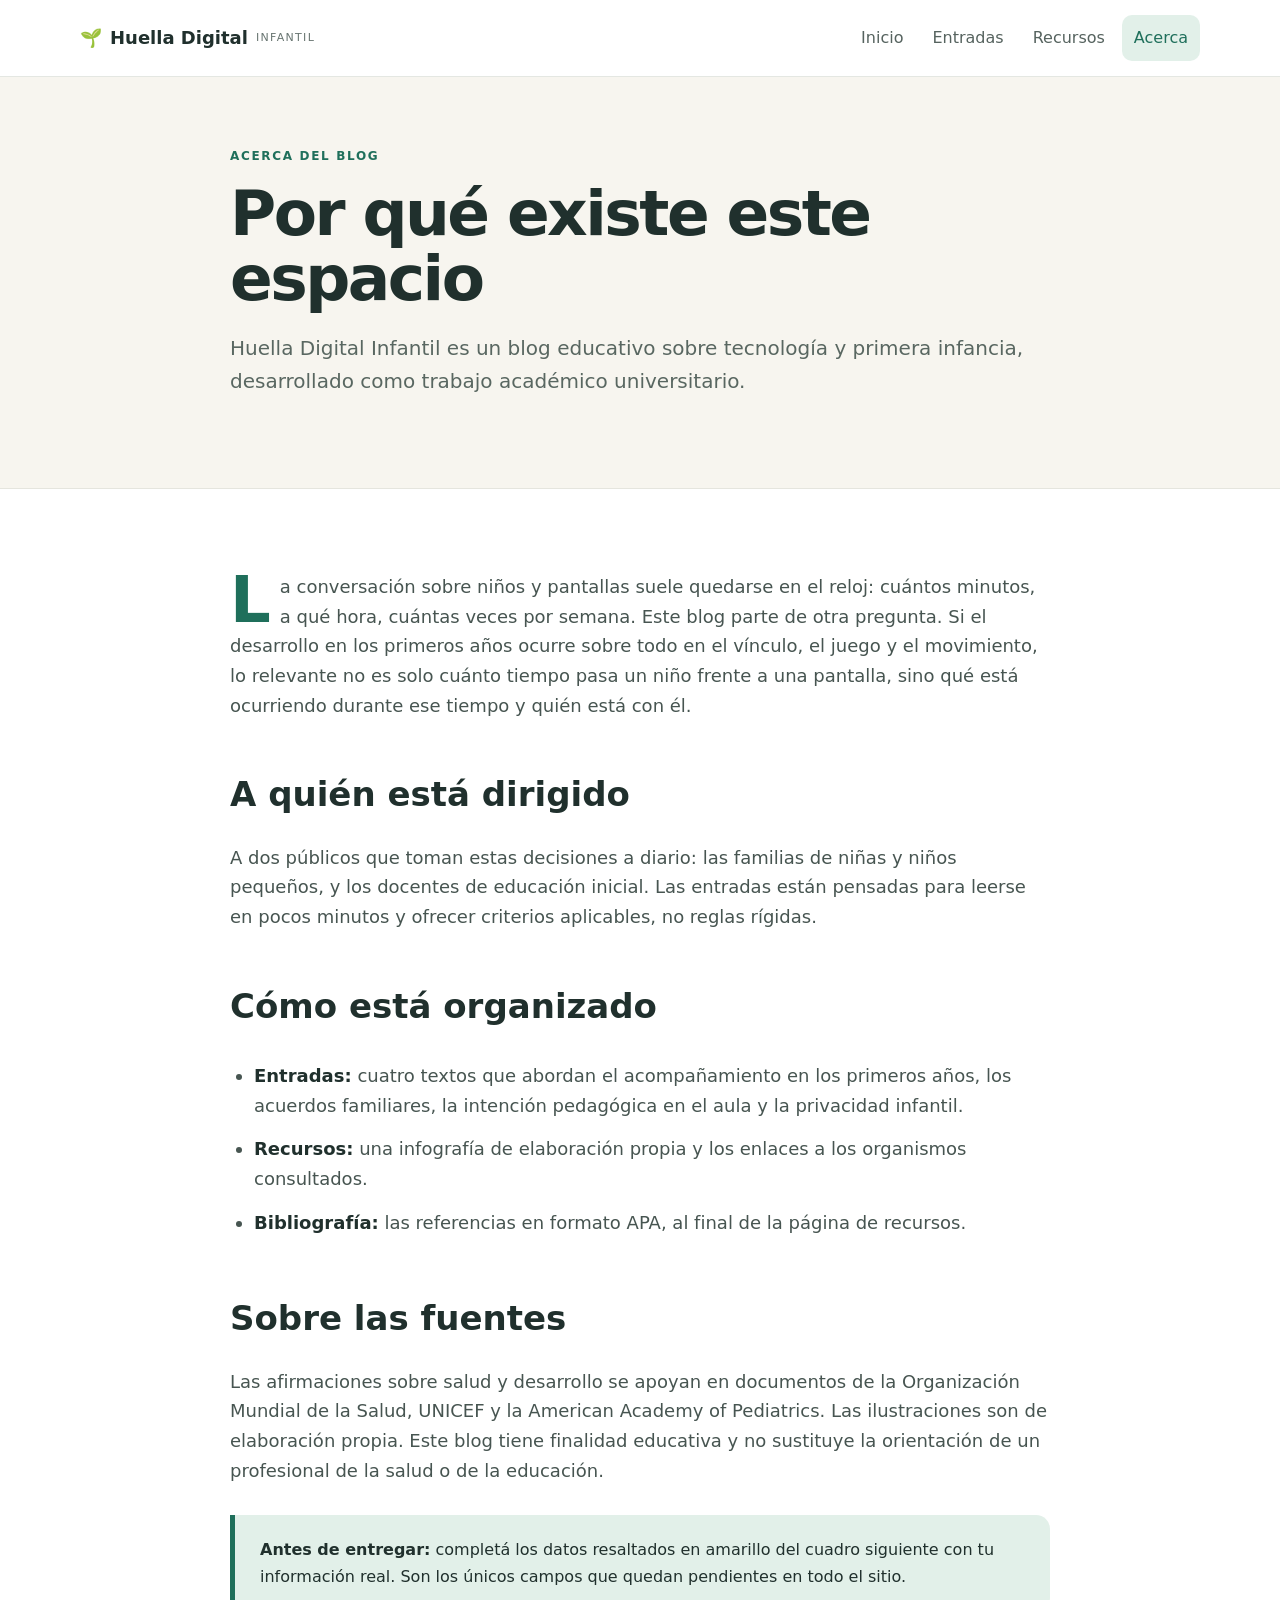
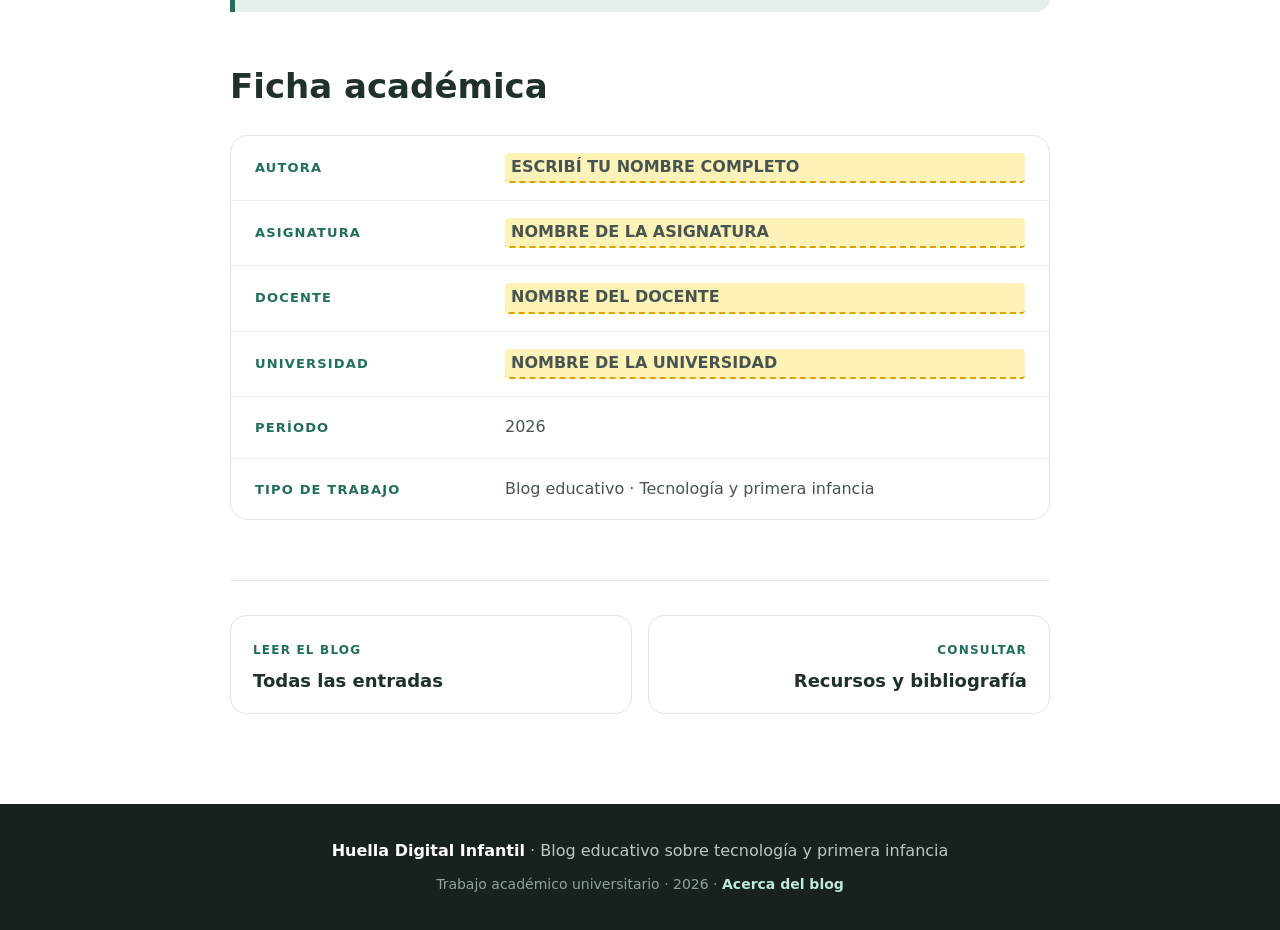
==== acerca.html @ c1227442 "Add files via upload" ====
<!doctype html>
<html lang="es">
<head>
<meta charset="utf-8">
<meta name="viewport" content="width=device-width,initial-scale=1">
<title>Acerca del blog | Huella Digital Infantil</title>
<meta name="description" content="Propósito, autoría y datos académicos del blog Huella Digital Infantil.">
<link rel="stylesheet" href="style.css">
</head>
<body>

<header>
  <div class="navwrap">
    <a class="brand" href="index.html">🌱 <b>Huella Digital</b><small>Infantil</small></a>
    <button class="menu" aria-label="Abrir menú">☰</button>
    <nav>
      <a href="index.html">Inicio</a>
      <a href="index.html#entradas">Entradas</a>
      <a href="recursos.html">Recursos</a>
      <a class="active" href="acerca.html">Acerca</a>
    </nav>
  </div>
</header>

<section class="pagehead">
  <div class="narrow">
    <p class="eyebrow">ACERCA DEL BLOG</p>
    <h1>Por qué existe este espacio</h1>
    <p class="lead">Huella Digital Infantil es un blog educativo sobre tecnología y primera infancia, desarrollado como trabajo académico universitario.</p>
  </div>
</section>

<article class="article narrow">

<p class="drop">La conversación sobre niños y pantallas suele quedarse en el reloj: cuántos minutos, a qué hora, cuántas veces por semana. Este blog parte de otra pregunta. Si el desarrollo en los primeros años ocurre sobre todo en el vínculo, el juego y el movimiento, lo relevante no es solo cuánto tiempo pasa un niño frente a una pantalla, sino qué está ocurriendo durante ese tiempo y quién está con él.</p>

<h2>A quién está dirigido</h2>
<p>A dos públicos que toman estas decisiones a diario: las familias de niñas y niños pequeños, y los docentes de educación inicial. Las entradas están pensadas para leerse en pocos minutos y ofrecer criterios aplicables, no reglas rígidas.</p>

<h2>Cómo está organizado</h2>
<ul>
  <li><b>Entradas:</b> cuatro textos que abordan el acompañamiento en los primeros años, los acuerdos familiares, la intención pedagógica en el aula y la privacidad infantil.</li>
  <li><b>Recursos:</b> una infografía de elaboración propia y los enlaces a los organismos consultados.</li>
  <li><b>Bibliografía:</b> las referencias en formato APA, al final de la página de recursos.</li>
</ul>

<h2>Sobre las fuentes</h2>
<p>Las afirmaciones sobre salud y desarrollo se apoyan en documentos de la Organización Mundial de la Salud, UNICEF y la American Academy of Pediatrics. Las ilustraciones son de elaboración propia. Este blog tiene finalidad educativa y no sustituye la orientación de un profesional de la salud o de la educación.</p>

<div class="callout"><b>Antes de entregar:</b> completá los datos resaltados en amarillo del cuadro siguiente con tu información real. Son los únicos campos que quedan pendientes en todo el sitio.</div>

<h2>Ficha académica</h2>
<div class="ficha">
  <div><b>Autora</b><span class="todo">ESCRIBÍ TU NOMBRE COMPLETO</span></div>
  <div><b>Asignatura</b><span class="todo">NOMBRE DE LA ASIGNATURA</span></div>
  <div><b>Docente</b><span class="todo">NOMBRE DEL DOCENTE</span></div>
  <div><b>Universidad</b><span class="todo">NOMBRE DE LA UNIVERSIDAD</span></div>
  <div><b>Período</b><span>2026</span></div>
  <div><b>Tipo de trabajo</b><span>Blog educativo · Tecnología y primera infancia</span></div>
</div>

<nav class="nextprev">
  <a href="index.html#entradas"><small>LEER EL BLOG</small><b>Todas las entradas</b></a>
  <a class="to-right" href="recursos.html"><small>CONSULTAR</small><b>Recursos y bibliografía</b></a>
</nav>

</article>

<footer>
  <p><b>Huella Digital Infantil</b> · Blog educativo sobre tecnología y primera infancia</p>
  <p class="foot-meta">Trabajo académico universitario · 2026 · <a href="acerca.html">Acerca del blog</a></p>
</footer>

<script src="script.js"></script>
</body>
</html>
---- style.css ----
*{box-sizing:border-box}html{scroll-behavior:smooth}body{margin:0;font-family:Inter,system-ui,-apple-system,BlinkMacSystemFont,"Segoe UI",sans-serif;color:#20302d;line-height:1.65;background:#fff}a{text-decoration:none;color:inherit}.wrap{width:min(1120px,calc(100% - 40px));margin:auto}.narrow{width:min(820px,calc(100% - 40px));margin:auto}.site-header,header{position:sticky;top:0;z-index:10;background:rgba(255,255,255,.96);border-bottom:1px solid #e4e7e2}.navwrap{width:min(1120px,calc(100% - 40px));min-height:76px;margin:auto;display:flex;align-items:center;justify-content:space-between}.brand{display:flex;align-items:center;gap:8px;font-size:18px}.brand small{display:block;font-size:11px;color:#687571;text-transform:uppercase;letter-spacing:.12em}.navwrap nav{display:flex;gap:5px}.navwrap nav a{padding:10px 12px;border-radius:10px;color:#56635f}.navwrap nav a:hover,.navwrap nav a.active{background:#e2f0e9;color:#1f6f5b}.menu{display:none;border:0;background:none;font-size:25px}.hero{background:linear-gradient(135deg,#f4f8f2,#edf7f3 60%,#fff7e5);padding:75px 0}.hero-grid{display:grid;grid-template-columns:1.05fr .95fr;gap:55px;align-items:center}.eyebrow{font-size:12px;font-weight:850;letter-spacing:.14em;color:#1f6f5b;margin:0 0 14px}.hero h1{font-size:clamp(44px,6vw,72px);line-height:1.02;letter-spacing:-.045em;margin:0 0 23px}.hero h1 em,.statement em{font-style:normal;color:#1f6f5b}.lead{font-size:20px;color:#596761}.actions{display:flex;gap:12px;flex-wrap:wrap;margin:28px 0}.btn{display:inline-block;padding:12px 18px;border:1px solid #b8c9c1;border-radius:11px;font-weight:750}.primary{background:#1f6f5b;color:#fff;border-color:#1f6f5b}.heroimg{width:100%}.note{font-size:14px;color:#61706b}.statement{padding:85px 0;display:grid;grid-template-columns:1.1fr .9fr;gap:65px;align-items:center}.statement h2{font-size:clamp(34px,4vw,50px);line-height:1.08;margin:0}.statement>p{font-size:18px;color:#63706d}.soft{background:#f7f5ef;padding:75px 0}.soft h2,.audiences h2,.content>h2{font-size:38px;line-height:1.15}.cards{display:grid;gap:18px}.three{grid-template-columns:repeat(3,1fr)}.two{grid-template-columns:repeat(2,1fr)}.cards article{background:#fff;border:1px solid #e5e5de;border-radius:20px;padding:28px;box-shadow:0 5px 18px #19382b0b}.cards article>span{font-size:31px}.cards h2,.cards h3{margin:12px 0 7px}.cards p{margin:0;color:#63706d}.feature{padding:85px 0;display:grid;grid-template-columns:1fr 1fr;gap:65px;align-items:center}.visual{background:#eef7f2;border:1px solid #dce8e1;padding:20px;border-radius:25px}.visual img{width:100%;display:block}.feature h2{font-size:42px;line-height:1.1;margin:0}.feature p{color:#63706d}.feature ul{padding-left:20px}.feature li{padding:7px;color:#52605d}.textlink{color:#1f6f5b;font-weight:800}.illus{margin:46px auto}.illus img{width:100%;display:block}.illus figcaption{margin-top:12px;font-size:14px;color:#63706d;text-align:center}.audiences{padding:75px 0}.aud{display:grid;grid-template-columns:auto 1fr;gap:18px;background:#f7f5ef;border:1px solid #e5e5de;border-radius:20px;padding:28px;font-size:35px}.aud h3{font-size:25px;margin:0}.aud p{font-size:16px;color:#63706d;margin:4px 0 10px}.aud b{font-size:14px;color:#1f6f5b}.reflection{background:#1f6f5b;color:#fff;padding:75px 0}.reflection h2{font-size:43px;line-height:1.1;margin:0 0 30px}.reflection .eyebrow{color:#bfe8d9}.questions{display:grid;grid-template-columns:repeat(3,1fr);gap:13px}.questions p{padding:20px;margin:0;background:#ffffff14;border:1px solid #ffffff2b;border-radius:14px}.questions.dark{grid-template-columns:1fr;color:#20302d}.questions.dark p{background:#f7f5ef;border-color:#e5e5de}.pagehead{background:#f7f5ef;padding:70px 0;border-bottom:1px solid #e5e5de}.pagehead h1{font-size:clamp(40px,6vw,63px);line-height:1.04;letter-spacing:-.04em;margin:0 0 20px}.article{padding:65px 0 90px}.article p{font-size:18px;color:#475551}.article h2{font-size:34px;line-height:1.15;margin-top:55px}.article ul{padding-left:24px;margin:22px 0}.article li{font-size:18px;color:#475551;padding:7px 0}.article li b{color:#20302d}.drop:first-letter{float:left;font-size:64px;line-height:.9;color:#1f6f5b;font-weight:800;padding-right:9px}.callout,.source{background:#e2f0e9;border-left:5px solid #1f6f5b;padding:22px 25px;border-radius:0 14px 14px 0;margin:30px 0}.recommend{display:grid;grid-template-columns:repeat(2,1fr);gap:17px}.recommend>div{border:1px solid #e5e5de;border-radius:17px;padding:22px}.recommend b{display:inline-grid;place-items:center;width:35px;height:35px;border-radius:50%;background:#1f6f5b;color:#fff}.recommend h3{margin:13px 0 5px}.recommend p{margin:0}.article blockquote{margin:35px 0;padding:25px;border-left:5px solid #f4c95d;background:#fff8e4;font-size:23px;font-weight:700}.source a{color:#1f6f5b;font-weight:800}.content{padding:70px 0}.band{background:#1f6f5b;color:#fff;padding:65px 0}.band h2{font-size:42px;line-height:1.1;max-width:800px}.band .eyebrow{color:#bfe8d9}.band .btn{background:#fff;color:#1f6f5b;border-color:#fff}.timeline{border-left:2px solid #cde0d8}.timeline>div{padding:20px 25px 25px 55px;position:relative}.timeline b{position:absolute;left:-22px;top:20px;width:40px;height:40px;border-radius:50%;display:grid;place-items:center;background:#1f6f5b;color:#fff}.timeline h3{font-size:25px;margin:0}.timeline p{color:#63706d}.resources{display:grid;gap:17px}.resources>a,.resource-image{display:grid;grid-template-columns:auto 1fr;gap:20px;padding:25px;border:1px solid #e5e5de;border-radius:18px}.resources>a:hover{box-shadow:0 15px 40px #19382b12}.resources>a>span,.resource-image>img{font-size:35px}.resources small{color:#1f6f5b;font-weight:850}.resources h2{font-size:25px;margin:4px 0}.resources p{color:#63706d;margin:0 0 9px}.resources b{color:#1f6f5b}.resource-image img{width:260px;max-width:100%;border-radius:12px}.resource-image{align-items:center}.postlist{display:grid;gap:22px;margin-top:34px}
.post{display:grid;grid-template-columns:270px 1fr;gap:28px;align-items:center;background:#fff;border:1px solid #e5e5de;border-radius:20px;padding:22px;transition:box-shadow .2s,transform .2s}
.post:hover{box-shadow:0 16px 42px #19382b14;transform:translateY(-2px)}
.post .thumb{background:#f4f8f6;border-radius:14px;overflow:hidden}
.post .thumb img{width:100%;display:block}
.post h3{font-size:27px;line-height:1.18;margin:0 0 9px;letter-spacing:-.02em}
.post p{color:#63706d;margin:0 0 14px}
.post .more{color:#1f6f5b;font-weight:800;font-size:15px}
.meta{display:flex;align-items:center;gap:10px;flex-wrap:wrap;font-size:13px;color:#73807c;margin:0 0 12px;font-weight:600}
.tag{display:inline-block;background:#e2f0e9;color:#1f6f5b;padding:4px 11px;border-radius:30px;font-size:11px;font-weight:850;letter-spacing:.1em}
.pagehead .meta{justify-content:flex-start;margin-top:18px;margin-bottom:0}
.biblio{list-style:none;padding:0;margin:0;display:grid;gap:18px}
.biblio li{padding-left:36px;text-indent:-36px;color:#475551;font-size:16px;line-height:1.7}
.biblio a{color:#1f6f5b;font-weight:700;word-break:break-word}
.biblio em{color:#20302d}
.ficha{border:1px solid #e5e5de;border-radius:18px;overflow:hidden;margin-top:28px}
.ficha>div{display:grid;grid-template-columns:230px 1fr;gap:20px;padding:17px 24px;border-bottom:1px solid #eceee9;align-items:baseline}
.ficha>div:last-child{border-bottom:0}
.ficha b{color:#1f6f5b;font-weight:850;font-size:13px;letter-spacing:.09em;text-transform:uppercase}
.ficha span{color:#475551}
.todo{background:#fff2b8;border-bottom:2px dashed #d9a400;padding:1px 6px;border-radius:4px;font-weight:700;color:#7a5c00}
.nextprev{display:grid;grid-template-columns:repeat(2,1fr);gap:16px;margin:60px 0 0;padding-top:34px;border-top:1px solid #e5e5de}
.nextprev a{border:1px solid #e5e5de;border-radius:16px;padding:20px 22px}
.nextprev a:hover{box-shadow:0 12px 32px #19382b10}
.nextprev small{color:#1f6f5b;font-weight:850;font-size:12px;letter-spacing:.1em}
.nextprev b{display:block;margin-top:7px;font-size:18px;line-height:1.3}
.nextprev .to-right{text-align:right}
footer{background:#17221f;color:#b9c8c2;padding:34px 24px;text-align:center;margin-top:0}
footer p{margin:0}
footer b{color:#fff}
.foot-meta{margin-top:9px;font-size:14px;color:#8fa29b}
.foot-meta a{color:#bfe8d9;font-weight:700}@media(max-width:800px){.post{grid-template-columns:1fr;gap:18px}.ficha>div{grid-template-columns:1fr;gap:5px}.nextprev{grid-template-columns:1fr}.nextprev .to-right{text-align:left}.navwrap nav{display:none;position:absolute;top:75px;left:14px;right:14px;background:#fff;border:1px solid #e5e5de;border-radius:14px;padding:8px;box-shadow:0 15px 40px #19382b16;flex-direction:column}.navwrap nav.open{display:flex}.menu{display:block}.hero-grid,.statement,.feature{grid-template-columns:1fr;gap:35px}.three,.two,.questions,.recommend{grid-template-columns:1fr}.hero{padding:55px 0}.hero h1{font-size:44px}.statement,.feature,.audiences,.content{padding:55px 0}.resource-image{grid-template-columns:1fr}.resource-image img{width:100%}}@media(max-width:480px){.wrap,.narrow{width:calc(100% - 28px)}.hero h1{font-size:39px}.actions{flex-direction:column}.btn{width:100%;text-align:center}}
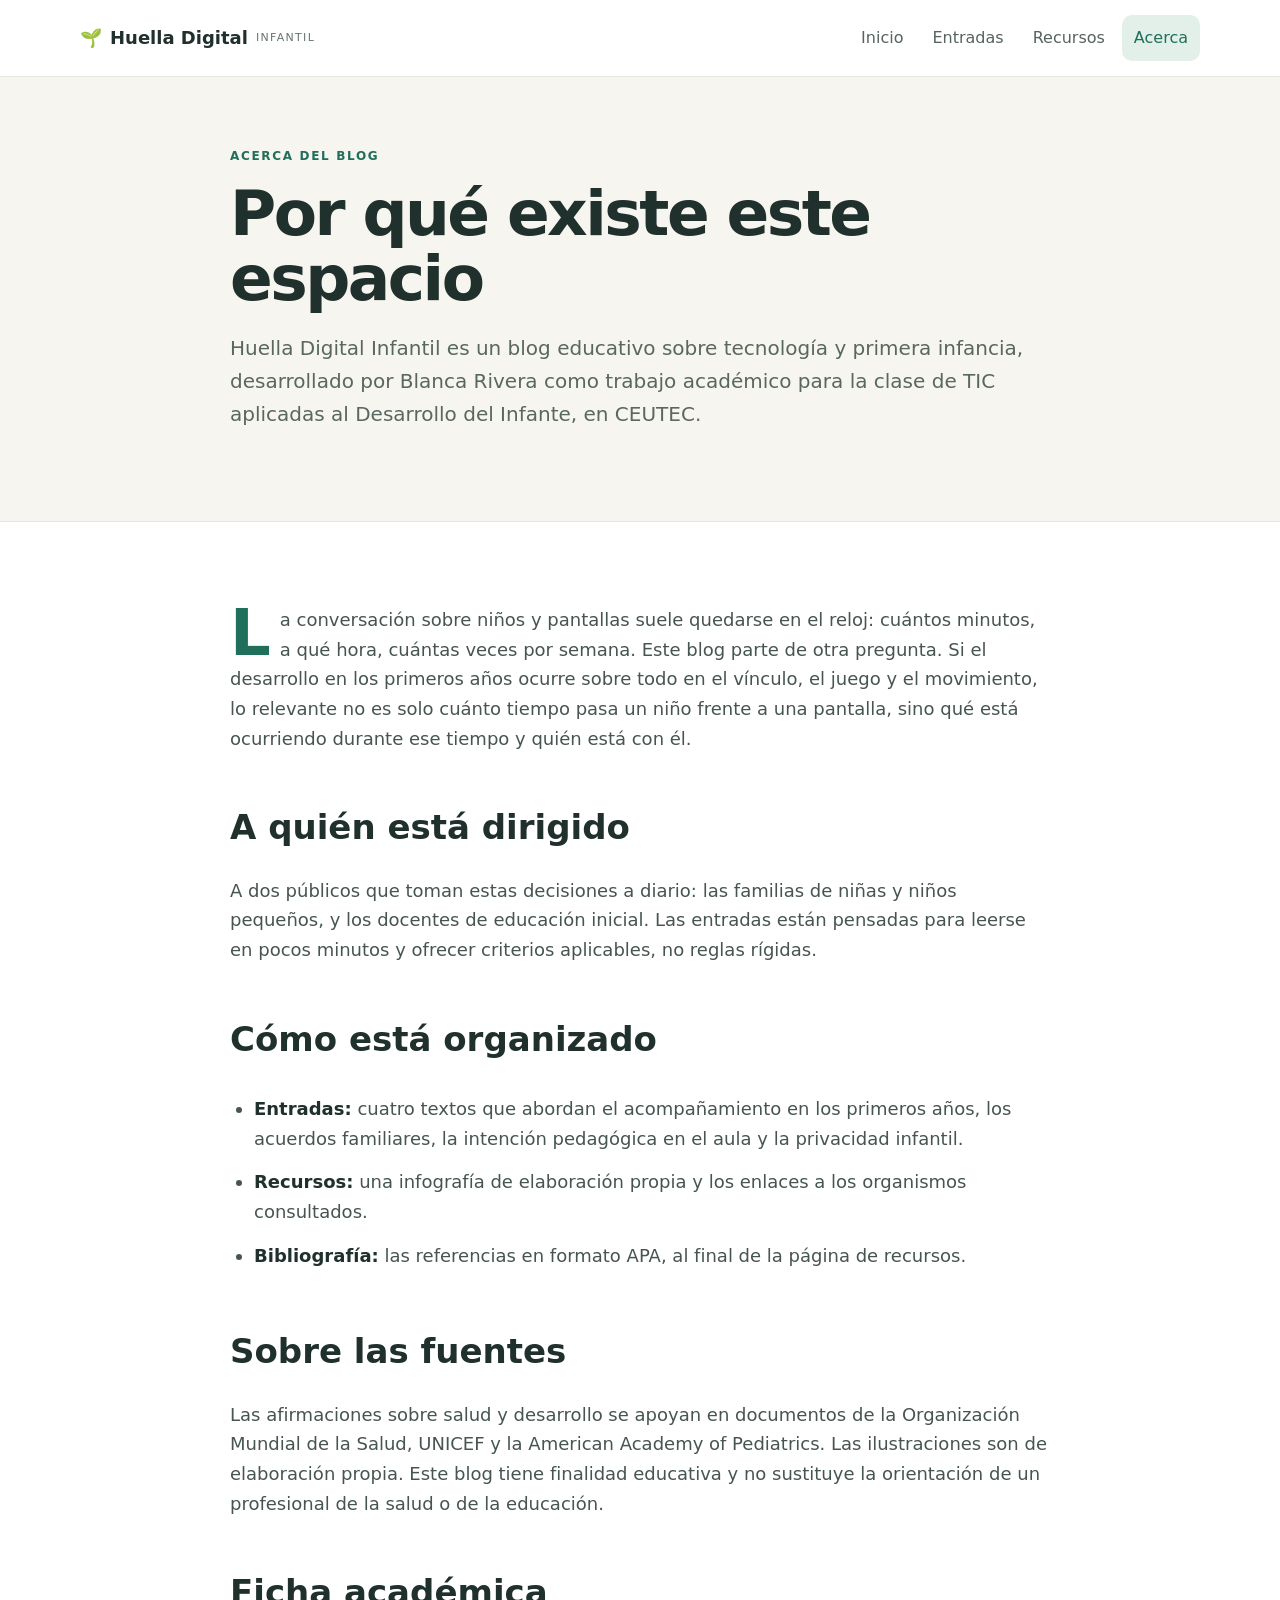
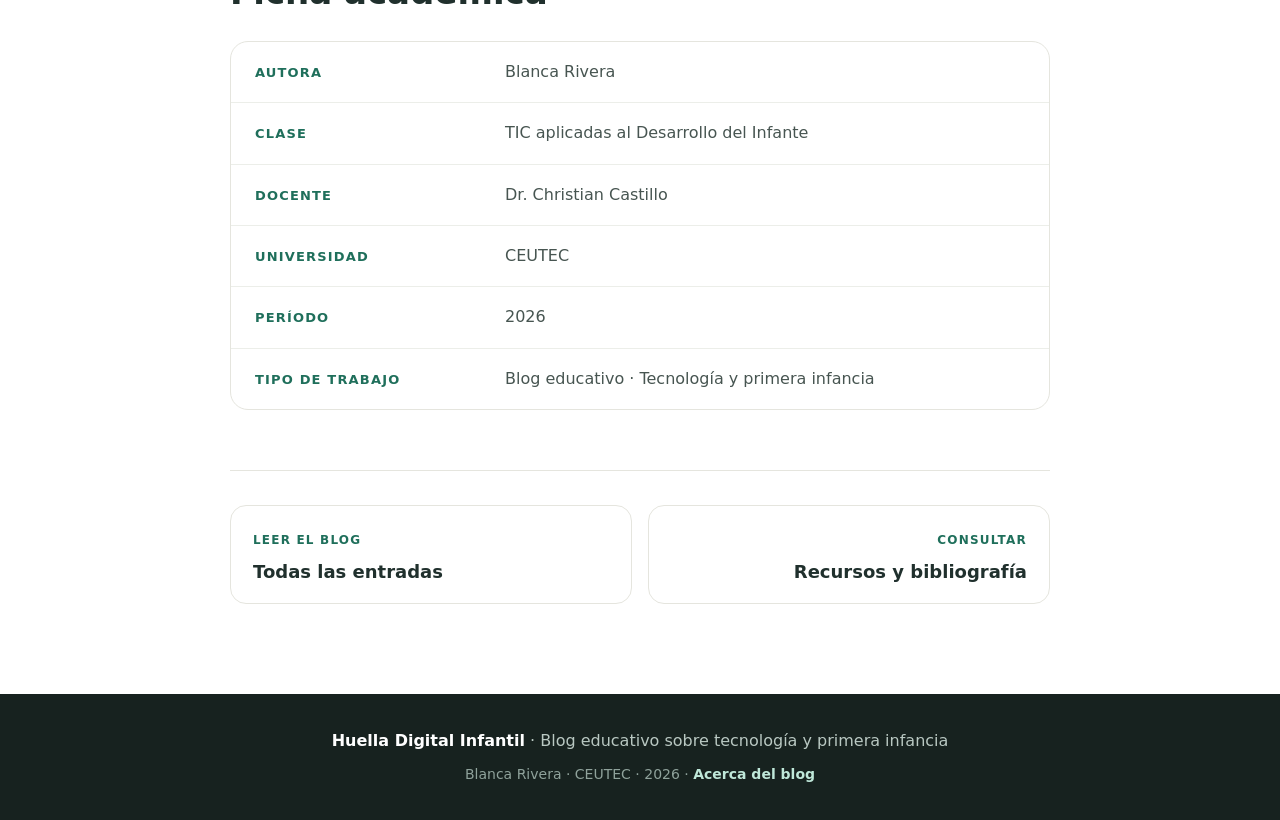
==== commit 883fd497: "Add files via upload" ====
--- a/acerca.html
+++ b/acerca.html
@@ -26,7 +26,7 @@
   <div class="narrow">
     <p class="eyebrow">ACERCA DEL BLOG</p>
     <h1>Por qué existe este espacio</h1>
-    <p class="lead">Huella Digital Infantil es un blog educativo sobre tecnología y primera infancia, desarrollado como trabajo académico universitario.</p>
+    <p class="lead">Huella Digital Infantil es un blog educativo sobre tecnología y primera infancia, desarrollado por Blanca Rivera como trabajo académico para la clase de TIC aplicadas al Desarrollo del Infante, en CEUTEC.</p>
   </div>
 </section>
 
@@ -47,14 +47,13 @@
 <h2>Sobre las fuentes</h2>
 <p>Las afirmaciones sobre salud y desarrollo se apoyan en documentos de la Organización Mundial de la Salud, UNICEF y la American Academy of Pediatrics. Las ilustraciones son de elaboración propia. Este blog tiene finalidad educativa y no sustituye la orientación de un profesional de la salud o de la educación.</p>
 
-<div class="callout"><b>Antes de entregar:</b> completá los datos resaltados en amarillo del cuadro siguiente con tu información real. Son los únicos campos que quedan pendientes en todo el sitio.</div>
 
 <h2>Ficha académica</h2>
 <div class="ficha">
-  <div><b>Autora</b><span class="todo">ESCRIBÍ TU NOMBRE COMPLETO</span></div>
-  <div><b>Asignatura</b><span class="todo">NOMBRE DE LA ASIGNATURA</span></div>
-  <div><b>Docente</b><span class="todo">NOMBRE DEL DOCENTE</span></div>
-  <div><b>Universidad</b><span class="todo">NOMBRE DE LA UNIVERSIDAD</span></div>
+  <div><b>Autora</b><span>Blanca Rivera</span></div>
+  <div><b>Clase</b><span>TIC aplicadas al Desarrollo del Infante</span></div>
+  <div><b>Docente</b><span>Dr. Christian Castillo</span></div>
+  <div><b>Universidad</b><span>CEUTEC</span></div>
   <div><b>Período</b><span>2026</span></div>
   <div><b>Tipo de trabajo</b><span>Blog educativo · Tecnología y primera infancia</span></div>
 </div>
@@ -68,7 +67,7 @@
 
 <footer>
   <p><b>Huella Digital Infantil</b> · Blog educativo sobre tecnología y primera infancia</p>
-  <p class="foot-meta">Trabajo académico universitario · 2026 · <a href="acerca.html">Acerca del blog</a></p>
+  <p class="foot-meta">Blanca Rivera · CEUTEC · 2026 · <a href="acerca.html">Acerca del blog</a></p>
 </footer>
 
 <script src="script.js"></script>
